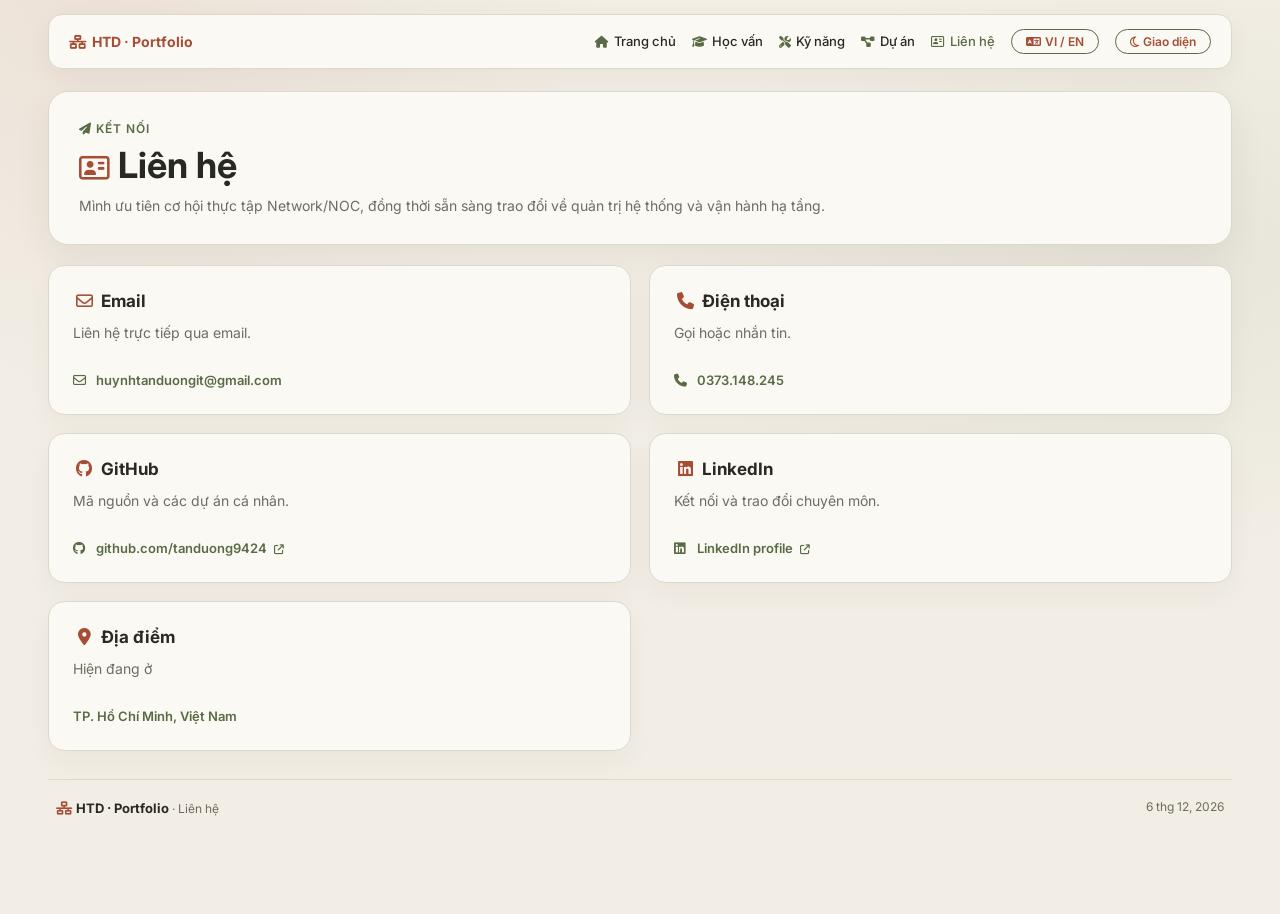
==== contact.html @ 8f219b67 "update portfolio" ====
<!DOCTYPE html>
<html lang="vi">
<head>
  <meta charset="UTF-8">
  <meta name="viewport" content="width=device-width, initial-scale=1">
  <title>Contact — Huỳnh Tấn Dương</title>
  <link rel="icon" href="data:image/svg+xml,<svg xmlns=%22http://www.w3.org/2000/svg%22 viewBox=%220 0 100 100%22><text y=%22.9em%22 font-size=%2290%22>🛡️</text></svg>">
  <link href="https://fonts.googleapis.com/css2?family=Inter:wght@400;500;600;700&display=swap" rel="stylesheet">
  <link rel="stylesheet" href="https://cdnjs.cloudflare.com/ajax/libs/font-awesome/6.4.0/css/all.min.css">
  <link rel="stylesheet" href="pages.css">
</head>
<body>
  <div class="wrap">
    <nav class="nav">
      <a href="index2.html" class="brand"><i class="fa-solid fa-network-wired" aria-hidden="true"></i>HTD · Portfolio</a>
      <div class="nav-r">
        <a href="index2.html#objective"><i class="fa-solid fa-house" aria-hidden="true"></i><span data-vi="Trang chủ" data-en="Home">Trang chủ</span></a>
        <a href="education.html"><i class="fa-solid fa-graduation-cap" aria-hidden="true"></i><span data-vi="Học vấn" data-en="Education">Học vấn</span></a>
        <a href="skills.html"><i class="fa-solid fa-screwdriver-wrench" aria-hidden="true"></i><span data-vi="Kỹ năng" data-en="Skills">Kỹ năng</span></a>
        <a href="projects.html"><i class="fa-solid fa-diagram-project" aria-hidden="true"></i><span data-vi="Dự án" data-en="Projects">Dự án</span></a>
        <a href="contact.html" aria-current="page"><i class="fa-regular fa-address-card" aria-hidden="true"></i><span data-vi="Liên hệ" data-en="Contact">Liên hệ</span></a>
        <button class="pill" id="langBtn" type="button"><i class="fa-solid fa-language" aria-hidden="true"></i>VI / EN</button>
        <button class="pill" id="themeBtn" type="button"><i class="fa-regular fa-moon" aria-hidden="true"></i><span data-vi="Giao diện" data-en="Theme">Giao diện</span></button>
      </div>
    </nav>
    <header class="page-intro">
      <div class="eyebrow"><i class="fa-solid fa-paper-plane" aria-hidden="true"></i> <span data-vi="Kết nối" data-en="Get in touch">Kết nối</span></div>
      <h1><i class="fa-regular fa-address-card" aria-hidden="true"></i><span data-vi="Liên hệ" data-en="Contact">Liên hệ</span></h1>
      <p class="lead" data-vi="Mình ưu tiên cơ hội thực tập Network/NOC, đồng thời sẵn sàng trao đổi về quản trị hệ thống và vận hành hạ tầng." data-en="I’m primarily seeking Network/NOC internship opportunities and am also open to systems administration and infrastructure operations roles.">Mình ưu tiên cơ hội thực tập Network/NOC, đồng thời sẵn sàng trao đổi về quản trị hệ thống và vận hành hạ tầng.</p>
    </header>
    <main class="content contact-grid">
      <article class="card contact-card">
        <h2><i class="fa-regular fa-envelope" aria-hidden="true"></i><span data-vi="Email" data-en="Email">Email</span></h2>
        <p data-vi="Liên hệ trực tiếp qua email." data-en="Reach me directly by email.">Liên hệ trực tiếp qua email.</p>
        <a class="contact-link" href="mailto:huynhtanduongit@gmail.com"><i class="fa-regular fa-envelope" aria-hidden="true"></i>huynhtanduongit@gmail.com</a>
      </article>
      <article class="card contact-card">
        <h2><i class="fa-solid fa-phone" aria-hidden="true"></i><span data-vi="Điện thoại" data-en="Phone">Điện thoại</span></h2>
        <p data-vi="Gọi hoặc nhắn tin." data-en="Call or send a message.">Gọi hoặc nhắn tin.</p>
        <a class="contact-link" href="tel:0373148245"><i class="fa-solid fa-phone" aria-hidden="true"></i>0373.148.245</a>
      </article>
      <article class="card contact-card">
        <h2><i class="fa-brands fa-github" aria-hidden="true"></i>GitHub</h2>
        <p data-vi="Mã nguồn và các dự án cá nhân." data-en="Source code and personal projects.">Mã nguồn và các dự án cá nhân.</p>
        <a class="contact-link" href="https://github.com/tanduong9424" target="_blank" rel="noopener noreferrer"><i class="fa-brands fa-github" aria-hidden="true"></i>github.com/tanduong9424 <i class="fa-solid fa-arrow-up-right-from-square" aria-hidden="true"></i></a>
      </article>
      <article class="card contact-card">
        <h2><i class="fa-brands fa-linkedin" aria-hidden="true"></i>LinkedIn</h2>
        <p data-vi="Kết nối và trao đổi chuyên môn." data-en="Connect and get in touch professionally.">Kết nối và trao đổi chuyên môn.</p>
        <a class="contact-link" href="https://www.linkedin.com/in/huỳnh-tấn-dương-b003352ab" target="_blank" rel="noopener noreferrer"><i class="fa-brands fa-linkedin" aria-hidden="true"></i>LinkedIn profile <i class="fa-solid fa-arrow-up-right-from-square" aria-hidden="true"></i></a>
      </article>
      <article class="card contact-card">
        <h2><i class="fa-solid fa-location-dot" aria-hidden="true"></i><span data-vi="Địa điểm" data-en="Location">Địa điểm</span></h2>
        <p data-vi="Hiện đang ở" data-en="Currently based in">Hiện đang ở</p>
        <span class="contact-link" data-vi="TP. Hồ Chí Minh, Việt Nam" data-en="Ho Chi Minh City, Vietnam"><i class="fa-solid fa-location-dot" aria-hidden="true"></i>TP. Hồ Chí Minh, Việt Nam</span>
      </article>
    </main>
    <footer><div><b><i class="fa-solid fa-network-wired" aria-hidden="true"></i>HTD · Portfolio</b> · <span data-vi="Liên hệ" data-en="Contact">Liên hệ</span></div><div id="year"></div></footer>
  </div>
  <script src="pages.js"></script>
</body>
</html>
---- pages.css ----
:root {
  --bg: #f2eee5;
  --surface: #fbf9f3;
  --text: #292923;
  --muted: #6e6c61;
  --line: #ded8ca;
  --accent: #a64e35;
  --accent2: #596b45;
  --chip: #ebe4d6;
  --btn-text: #fffaf2;
}

body.dark {
  --bg: #171916;
  --surface: #292c25;
  --text: #ede8dc;
  --muted: #b9b3a4;
  --line: #46493f;
  --accent: #e19a75;
  --accent2: #b7c390;
  --chip: #383b32;
  --btn-text: #201c17;
}

* { box-sizing: border-box; }
html { scroll-behavior: smooth; }
body {
  margin: 0;
  min-height: 100vh;
  background:
    radial-gradient(ellipse at 8% 0%, rgba(166, 78, 53, .08), transparent 30%),
    radial-gradient(ellipse at 92% 28%, rgba(89, 107, 69, .07), transparent 32%),
    var(--bg);
  color: var(--text);
  font: 14px/1.55 'Inter', system-ui, sans-serif;
  transition: background-color .3s, color .3s;
}
a { color: inherit; text-decoration: none; }
.wrap { width: min(1280px, 100%); margin: 0 auto; padding: 0 48px; }
.nav {
  display: flex;
  align-items: center;
  justify-content: space-between;
  gap: 16px;
  margin-top: 14px;
  padding: 14px 20px;
  border: 1px solid var(--line);
  border-radius: 14px;
  background: var(--surface);
  box-shadow: 0 8px 24px rgba(70, 48, 20, .05);
}
.brand { color: var(--accent); font-size: 14px; font-weight: 700; white-space: nowrap; }
.brand i { margin-right: 5px; }
.nav-r { display: flex; align-items: center; flex-wrap: wrap; gap: 16px; }
.nav-r a { font-size: 13px; font-weight: 500; }
.nav-r a i { margin-right: 5px; color: var(--accent2); font-size: 12px; }
.nav-r a:hover, .nav-r a[aria-current="page"] { color: var(--accent2); }
.pill {
  padding: 4px 14px;
  border: 1px solid var(--accent2);
  border-radius: 999px;
  background: transparent;
  color: var(--accent);
  cursor: pointer;
  font: 600 12px 'Inter', sans-serif;
}
.page-intro {
  margin-top: 22px;
  padding: 28px 30px;
  border: 1px solid var(--line);
  border-radius: 20px;
  background: var(--surface);
  box-shadow: 0 14px 36px rgba(70, 48, 20, .07);
}
.eyebrow {
  color: var(--accent2);
  font-size: 12px;
  font-weight: 600;
  letter-spacing: .08em;
  text-transform: uppercase;
}
h1 { margin: 5px 0 0; font-size: clamp(26px, 3vw, 36px); line-height: 1.2; }
.lead { max-width: 780px; margin: 8px 0 0; color: var(--muted); }
.content { margin-top: 20px; }
.card {
  border: 1px solid var(--line);
  border-radius: 16px;
  background: var(--surface);
  box-shadow: 0 10px 28px rgba(70, 48, 20, .045);
}
.skill-grid, .project-grid, .contact-grid { display: grid; grid-template-columns: repeat(2, minmax(0, 1fr)); gap: 18px; }
.skill-grid { counter-reset: skill; }
.skill-card, .project-card { padding: 22px; }
.skill-card {
  position: relative;
  overflow: hidden;
  border-left: 3px solid var(--accent);
  background: linear-gradient(145deg, var(--surface), var(--bg));
  box-shadow: 0 12px 28px rgba(48, 40, 28, .07);
  transition: transform .2s ease, box-shadow .2s ease, border-color .2s ease;
}
.skill-card:hover { transform: translateY(-3px); box-shadow: 0 16px 32px rgba(48, 40, 28, .12); border-left-color: var(--accent2); }
.skill-card h2, .project-card h2, .education-card h2, .contact-card h2 {
  margin: 0;
  font-size: 17px;
  line-height: 1.35;
}
.skill-card h2 { display: flex; align-items: center; gap: 11px; }
.skill-card h2::before {
  counter-increment: skill;
  content: counter(skill, decimal-leading-zero);
  display: inline-grid;
  place-items: center;
  flex: 0 0 34px;
  height: 34px;
  border-radius: 10px;
  background: var(--chip);
  color: var(--accent);
  font-size: 12px;
  font-weight: 700;
}
.skill-card p, .project-desc, .education-card p, .contact-card p { margin: 9px 0 0; color: var(--muted); }
.skill-card p { line-height: 1.75; }
.skill-card p strong { color: var(--accent); font-weight: 700; }
.education-card, .contact-card { padding: 24px; }
.education-gallery { display: grid; grid-template-columns: 1.15fr 1fr; gap: 12px; margin: -4px 0 22px; }
.education-photo { position: relative; min-width: 0; height: clamp(150px, 22vw, 250px); overflow: hidden; border: 1px solid var(--line); border-radius: 12px; background: var(--chip); }
.education-photo img { display: block; width: 100%; height: 100%; object-fit: cover; }
.education-photo:first-child img { object-position: center 52%; }
.education-photo figcaption { position: absolute; right: 10px; bottom: 10px; left: 10px; width: fit-content; padding: 5px 9px; border: 1px solid rgba(255,255,255,.24); border-radius: 999px; background: rgba(28, 27, 23, .72); color: #fffaf2; font-size: 11px; font-weight: 600; backdrop-filter: blur(6px); }
.education-top h2 i, .education-info-icon { margin-right: 7px; color: var(--accent); }
.education-meta { display: flex; flex-wrap: wrap; gap: 10px; margin-top: 14px; }
.education-meta span { display: inline-flex; align-items: center; gap: 7px; padding: 6px 10px; border: 1px solid var(--line); border-radius: 999px; color: var(--muted); font-size: 12px; }
.education-meta i { color: var(--accent2); }
.education-top { display: flex; align-items: flex-start; justify-content: space-between; gap: 16px; }
.date { color: var(--muted); font-size: 13px; white-space: nowrap; }
.degree { margin-top: 8px; font-weight: 600; }
.gpa { display: inline-flex; margin-top: 18px; padding: 8px 12px; border-radius: 9px; background: var(--chip); color: var(--accent); font-weight: 600; }
.project-card { display: flex; flex-direction: column; min-width: 0; }
.project-card h2 { font-size: 16px; }
.tech { margin-top: 10px; color: var(--accent); font-size: 12px; font-weight: 600; }
.project-links { display: flex; flex-wrap: wrap; gap: 12px; margin-top: 12px; }
.project-links a, .contact-link { color: var(--accent2); font-size: 13px; font-weight: 600; }
.project-links a:hover, .contact-link:hover { text-decoration: underline; }
.media-link { position: relative; display: block; width: 100%; margin-top: auto; padding-top: 8px; }
.media-link img { display: block; width: 100%; aspect-ratio: 16 / 9; border-radius: 9px; background: var(--chip); object-fit: contain; }
.media-link.video img { object-fit: cover; }
.play-label {
  position: absolute;
  inset: 8px 0 0;
  display: grid;
  place-items: center;
  border-radius: 9px;
  background: rgba(0, 0, 0, .18);
  color: #fff;
  font-size: 14px;
  font-weight: 700;
  text-shadow: 0 1px 6px rgba(0, 0, 0, .85);
}
.contact-grid { grid-template-columns: repeat(2, minmax(0, 1fr)); }
.contact-card { display: flex; flex-direction: column; min-height: 150px; }
.contact-card h2 i { width: 22px; margin-right: 6px; color: var(--accent); text-align: center; }
.contact-card .contact-link { margin-top: auto; padding-top: 18px; overflow-wrap: anywhere; }
.contact-card .contact-link i { width: 18px; margin-right: 5px; }
.contact-card .contact-link .fa-arrow-up-right-from-square { margin-left: 4px; font-size: 10px; }
.page-intro h1 i { margin-right: 8px; color: var(--accent); font-size: .76em; }
.project-card h2::before { content: "\f542"; margin-right: 8px; color: var(--accent); font: 900 .85em "Font Awesome 6 Free"; }
.project-card h2 i { margin-right: 7px; color: var(--accent); font-size: .9em; }
.project-links a::before { content: "\f09b"; margin-right: 5px; font: 400 1em "Font Awesome 6 Brands"; }
.project-links a i { margin-right: 5px; }
.tech::before { content: "\f7d9"; margin-right: 5px; color: var(--accent2); font: 900 1em "Font Awesome 6 Free"; }
.tech i { margin-right: 4px; color: var(--accent2); }
.skill-card h2 i { width: 22px; color: var(--accent); text-align: center; }
.pill i { margin-right: 4px; }
footer b i { margin-right: 4px; color: var(--accent); }
footer { display: flex; justify-content: space-between; gap: 12px; margin-top: 28px; padding: 18px 8px 30px; border-top: 1px solid var(--line); color: var(--muted); font-size: 12px; }
footer b { color: var(--text); font-size: 13px; }

@media (min-width: 1100px) {
  .skill-grid { grid-template-columns: repeat(3, minmax(0, 1fr)); }
  .project-grid { grid-template-columns: repeat(2, minmax(0, 1fr)); }
}
@media (max-width: 760px) {
  .wrap { padding: 0 20px; }
  .nav { flex-wrap: wrap; gap: 10px; padding: 12px 14px; }
  .nav-r { gap: 10px; }
  .page-intro { margin-top: 14px; padding: 22px 20px; }
  .skill-grid, .project-grid, .contact-grid { grid-template-columns: 1fr; }
  .education-top { flex-direction: column; gap: 4px; }
  .education-gallery { grid-template-columns: 1fr; }
  .education-photo { height: clamp(170px, 54vw, 260px); }
  footer { flex-direction: column; }
}
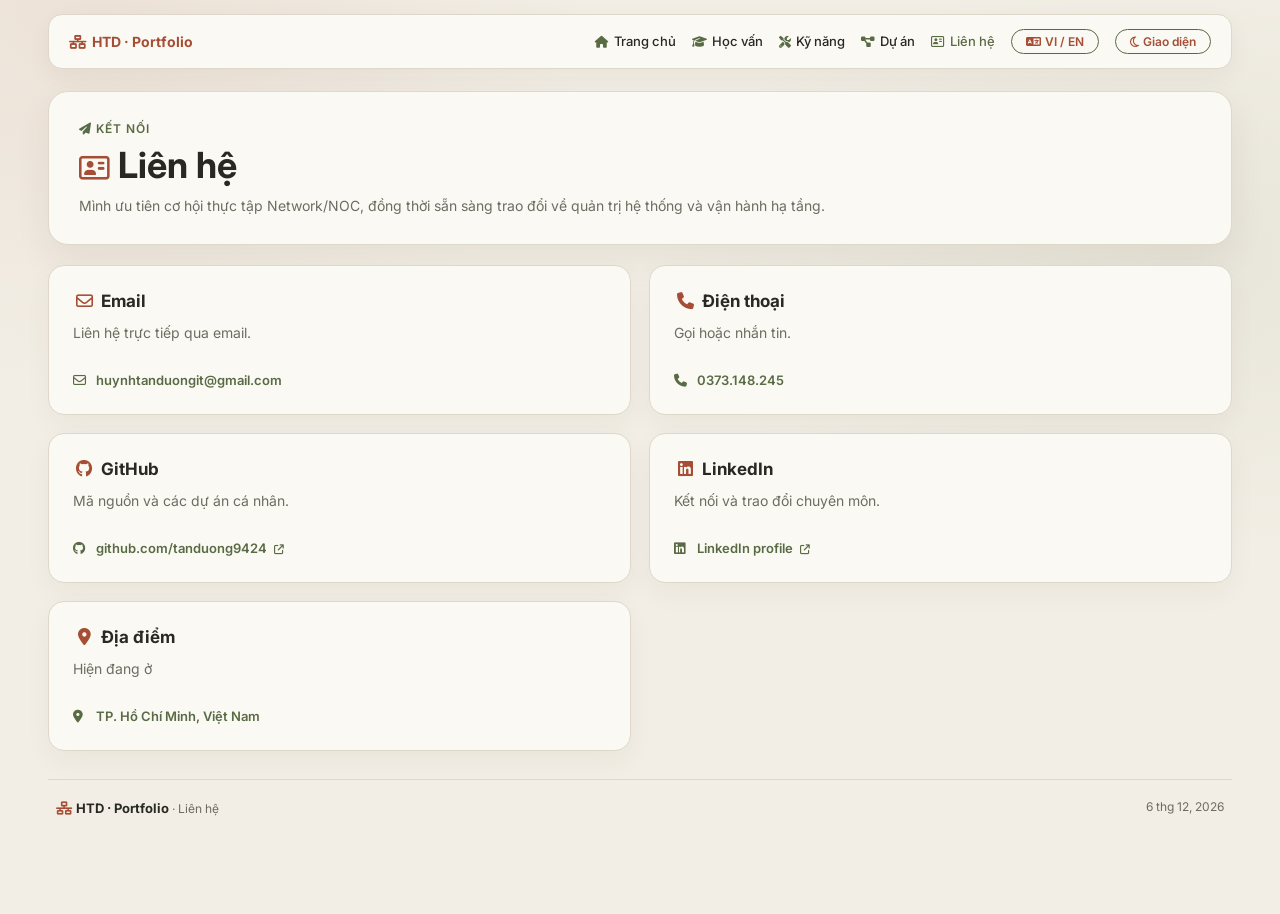
==== commit efa75fc7: "update điểm" ====
--- a/contact.html
+++ b/contact.html
@@ -12,9 +12,9 @@
 <body>
   <div class="wrap">
     <nav class="nav">
-      <a href="index2.html" class="brand"><i class="fa-solid fa-network-wired" aria-hidden="true"></i>HTD · Portfolio</a>
+      <a href="index.html#top" class="brand"><i class="fa-solid fa-network-wired" aria-hidden="true"></i>HTD · Portfolio</a>
       <div class="nav-r">
-        <a href="index2.html#objective"><i class="fa-solid fa-house" aria-hidden="true"></i><span data-vi="Trang chủ" data-en="Home">Trang chủ</span></a>
+        <a href="index.html#objective"><i class="fa-solid fa-house" aria-hidden="true"></i><span data-vi="Trang chủ" data-en="Home">Trang chủ</span></a>
         <a href="education.html"><i class="fa-solid fa-graduation-cap" aria-hidden="true"></i><span data-vi="Học vấn" data-en="Education">Học vấn</span></a>
         <a href="skills.html"><i class="fa-solid fa-screwdriver-wrench" aria-hidden="true"></i><span data-vi="Kỹ năng" data-en="Skills">Kỹ năng</span></a>
         <a href="projects.html"><i class="fa-solid fa-diagram-project" aria-hidden="true"></i><span data-vi="Dự án" data-en="Projects">Dự án</span></a>
@@ -52,7 +52,7 @@
       <article class="card contact-card">
         <h2><i class="fa-solid fa-location-dot" aria-hidden="true"></i><span data-vi="Địa điểm" data-en="Location">Địa điểm</span></h2>
         <p data-vi="Hiện đang ở" data-en="Currently based in">Hiện đang ở</p>
-        <span class="contact-link" data-vi="TP. Hồ Chí Minh, Việt Nam" data-en="Ho Chi Minh City, Vietnam"><i class="fa-solid fa-location-dot" aria-hidden="true"></i>TP. Hồ Chí Minh, Việt Nam</span>
+        <span class="contact-link"><i class="fa-solid fa-location-dot" aria-hidden="true"></i><span data-vi="TP. Hồ Chí Minh, Việt Nam" data-en="Ho Chi Minh City, Vietnam">TP. Hồ Chí Minh, Việt Nam</span></span>
       </article>
     </main>
     <footer><div><b><i class="fa-solid fa-network-wired" aria-hidden="true"></i>HTD · Portfolio</b> · <span data-vi="Liên hệ" data-en="Contact">Liên hệ</span></div><div id="year"></div></footer>
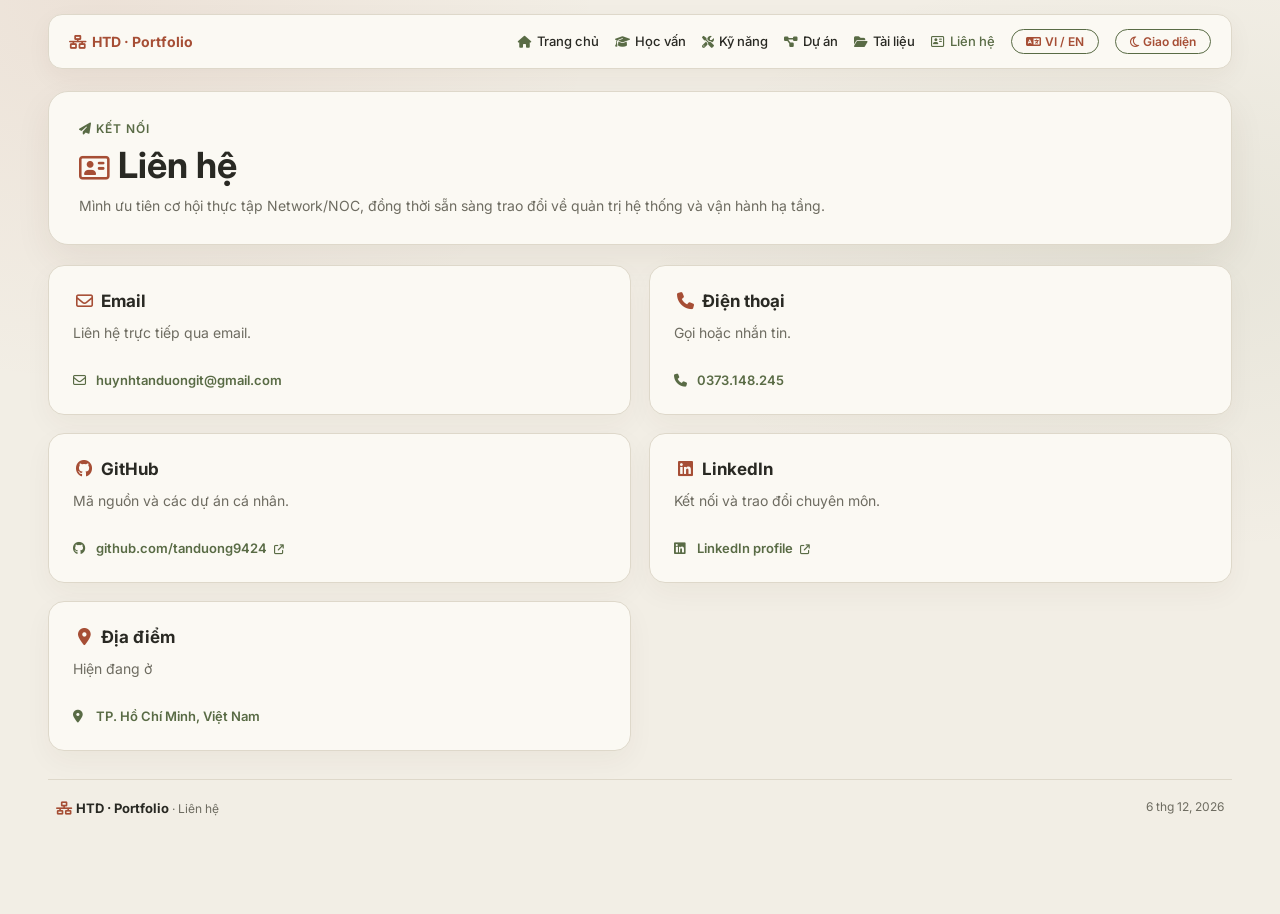
==== commit 6a30ba6f: "Add private document library Co-authored-by: Copilot <223556219+Copilot@users.noreply.github.com>" ====
--- a/contact.html
+++ b/contact.html
@@ -3,7 +3,7 @@
 <head>
   <meta charset="UTF-8">
   <meta name="viewport" content="width=device-width, initial-scale=1">
-  <title>Contact — Huỳnh Tấn Dương</title>
+  <title>Contact - Huỳnh Tấn Dương</title>
   <link rel="icon" href="data:image/svg+xml,<svg xmlns=%22http://www.w3.org/2000/svg%22 viewBox=%220 0 100 100%22><text y=%22.9em%22 font-size=%2290%22>🛡️</text></svg>">
   <link href="https://fonts.googleapis.com/css2?family=Inter:wght@400;500;600;700&display=swap" rel="stylesheet">
   <link rel="stylesheet" href="https://cdnjs.cloudflare.com/ajax/libs/font-awesome/6.4.0/css/all.min.css">
@@ -18,6 +18,7 @@
         <a href="education.html"><i class="fa-solid fa-graduation-cap" aria-hidden="true"></i><span data-vi="Học vấn" data-en="Education">Học vấn</span></a>
         <a href="skills.html"><i class="fa-solid fa-screwdriver-wrench" aria-hidden="true"></i><span data-vi="Kỹ năng" data-en="Skills">Kỹ năng</span></a>
         <a href="projects.html"><i class="fa-solid fa-diagram-project" aria-hidden="true"></i><span data-vi="Dự án" data-en="Projects">Dự án</span></a>
+        <a href="documents.html"><i class="fa-solid fa-folder-open" aria-hidden="true"></i><span data-vi="Tài liệu" data-en="Documents">Tài liệu</span></a>
         <a href="contact.html" aria-current="page"><i class="fa-regular fa-address-card" aria-hidden="true"></i><span data-vi="Liên hệ" data-en="Contact">Liên hệ</span></a>
         <button class="pill" id="langBtn" type="button"><i class="fa-solid fa-language" aria-hidden="true"></i>VI / EN</button>
         <button class="pill" id="themeBtn" type="button"><i class="fa-regular fa-moon" aria-hidden="true"></i><span data-vi="Giao diện" data-en="Theme">Giao diện</span></button>
--- a/pages.css
+++ b/pages.css
@@ -88,6 +88,21 @@
   background: var(--surface);
   box-shadow: 0 10px 28px rgba(70, 48, 20, .045);
 }
+.experience-card { padding: 22px 24px; border-left: 3px solid var(--accent); }
+.experience-heading { display: flex; align-items: center; gap: 10px; color: var(--accent); }
+.experience-heading i { font-size: 16px; }
+.experience-heading h2 { margin: 0; color: var(--text); font-size: 17px; }
+.experience-top { display: flex; align-items: flex-start; justify-content: space-between; gap: 16px; margin-top: 16px; }
+.experience-top h3 { margin: 0; font-size: 15px; }
+.experience-company { margin: 3px 0 0; color: var(--accent2); font-weight: 600; }
+.experience-date { display: inline-flex; align-items: center; gap: 7px; color: var(--muted); font-size: 12px; white-space: nowrap; }
+.experience-description { margin: 10px 0 0; color: var(--muted); }
+.experience-gallery { display: grid; grid-template-columns: repeat(2, minmax(0, 1fr)); gap: 14px; margin-top: 18px; }
+.experience-photo { position: relative; min-width: 0; overflow: hidden; aspect-ratio: 16 / 8.5; border: 1px solid var(--line); border-radius: 12px; background: var(--chip); }
+.experience-photo img { display: block; width: 100%; height: 100%; object-fit: cover; transition: transform .3s ease; }
+.experience-photo:hover img { transform: scale(1.025); }
+.experience-photo figcaption { position: absolute; right: 10px; bottom: 10px; left: 10px; width: fit-content; padding: 6px 10px; border: 1px solid rgba(255,255,255,.22); border-radius: 999px; background: rgba(28, 27, 23, .76); color: #fffaf2; font-size: 11px; font-weight: 600; backdrop-filter: blur(6px); }
+.experience-photo figcaption i { margin-right: 5px; }
 .skill-grid, .project-grid, .contact-grid { display: grid; grid-template-columns: repeat(2, minmax(0, 1fr)); gap: 18px; }
 .skill-grid { counter-reset: skill; }
 .skill-card, .project-card { padding: 22px; }
@@ -176,6 +191,38 @@
 footer { display: flex; justify-content: space-between; gap: 12px; margin-top: 28px; padding: 18px 8px 30px; border-top: 1px solid var(--line); color: var(--muted); font-size: 12px; }
 footer b { color: var(--text); font-size: 13px; }
 
+.documents-layout { display: grid; grid-template-columns: minmax(260px, .75fr) minmax(0, 1.5fr); gap: 18px; align-items: start; }
+.documents-panel, .document-viewer { padding: 22px; }
+.documents-panel h2, .document-viewer h2 { margin: 0; font-size: 17px; }
+.documents-panel p { margin: 8px 0 0; color: var(--muted); }
+.documents-form { display: grid; gap: 12px; margin-top: 18px; }
+.documents-form label { display: grid; gap: 6px; font-size: 12px; font-weight: 600; }
+.documents-form input, .upload-control { display: grid; gap: 8px; width: 100%; padding: 10px 12px; border: 1px solid var(--line); border-radius: 9px; background: var(--bg); color: var(--text); font: inherit; }
+.documents-actions { display: grid; gap: 9px; margin-top: 14px; }
+.documents-actions[hidden], .documents-form[hidden] { display: none; }
+.documents-button { padding: 9px 13px; border: 1px solid var(--accent2); border-radius: 8px; background: var(--accent); color: var(--btn-text); font: 600 12px 'Inter', sans-serif; cursor: pointer; }
+.documents-button.secondary { background: transparent; color: var(--accent); }
+.documents-button:disabled { cursor: wait; opacity: .6; }
+.documents-status { min-height: 1.5em; margin-top: 12px; color: var(--muted); font-size: 12px; overflow-wrap: anywhere; }
+.documents-status.error { color: #b33a2b; }
+.documents-list { display: grid; gap: 8px; margin-top: 18px; }
+.document-row { display: flex; align-items: center; gap: 8px; }
+.document-row > .document-item { flex: 1; min-width: 0; width: auto; }
+.document-item { display: flex; align-items: center; gap: 10px; width: 100%; padding: 11px; border: 1px solid var(--line); border-radius: 9px; background: var(--bg); color: var(--text); text-align: left; cursor: pointer; }
+.document-item:hover, .document-item[aria-current="true"] { border-color: var(--accent2); }
+.document-item i { color: var(--accent); }
+.document-item span { min-width: 0; overflow-wrap: anywhere; }
+.document-preview { min-height: 420px; margin-top: 16px; overflow: hidden; border: 1px solid var(--line); border-radius: 10px; background: var(--bg); }
+.document-preview iframe { display: block; width: 100%; height: min(72vh, 780px); border: 0; background: white; }
+.document-preview img { display: block; max-width: 100%; max-height: 75vh; margin: 0 auto; object-fit: contain; }
+.document-markdown { padding: 20px; overflow-wrap: anywhere; }
+.document-markdown h1, .document-markdown h2, .document-markdown h3 { margin: 1.2em 0 .5em; }
+.document-markdown p, .document-markdown ul, .document-markdown ol, .document-markdown blockquote { margin: .7em 0; }
+.document-markdown pre { overflow-x: auto; padding: 12px; border-radius: 8px; background: var(--chip); }
+.document-markdown table { display: block; max-width: 100%; overflow-x: auto; border-collapse: collapse; }
+.document-markdown th, .document-markdown td { padding: 7px; border: 1px solid var(--line); text-align: left; }
+.document-empty { display: grid; min-height: 420px; place-items: center; padding: 24px; color: var(--muted); text-align: center; }
+.document-empty i { display: block; margin-bottom: 10px; color: var(--accent); font-size: 28px; }
 @media (min-width: 1100px) {
   .skill-grid { grid-template-columns: repeat(3, minmax(0, 1fr)); }
   .project-grid { grid-template-columns: repeat(2, minmax(0, 1fr)); }
@@ -186,6 +233,10 @@
   .nav-r { gap: 10px; }
   .page-intro { margin-top: 14px; padding: 22px 20px; }
   .skill-grid, .project-grid, .contact-grid { grid-template-columns: 1fr; }
+  .documents-layout { grid-template-columns: 1fr; }
+  .document-preview { min-height: 300px; }
+  .experience-top { flex-direction: column; gap: 6px; }
+  .experience-gallery { grid-template-columns: 1fr; gap: 10px; }
   .education-top { flex-direction: column; gap: 4px; }
   .education-gallery { grid-template-columns: 1fr; }
   .education-photo { height: clamp(170px, 54vw, 260px); }
